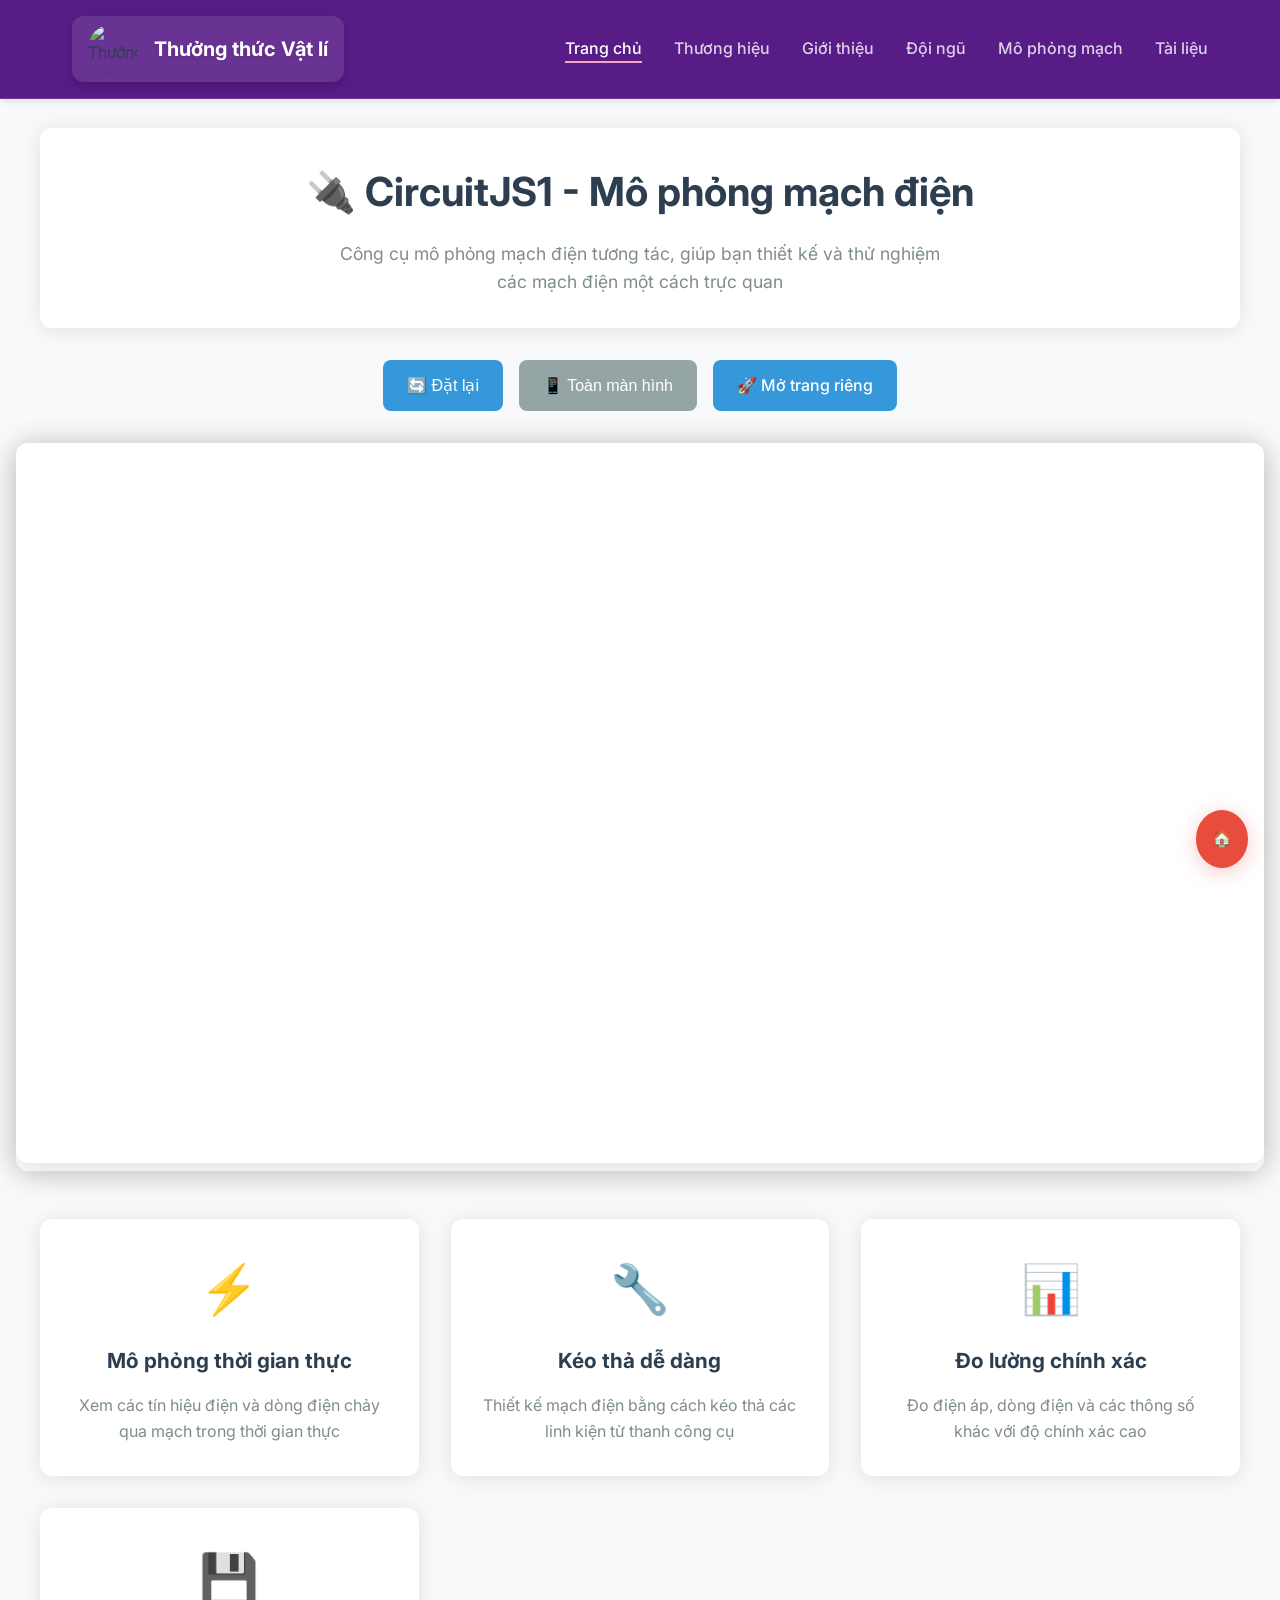
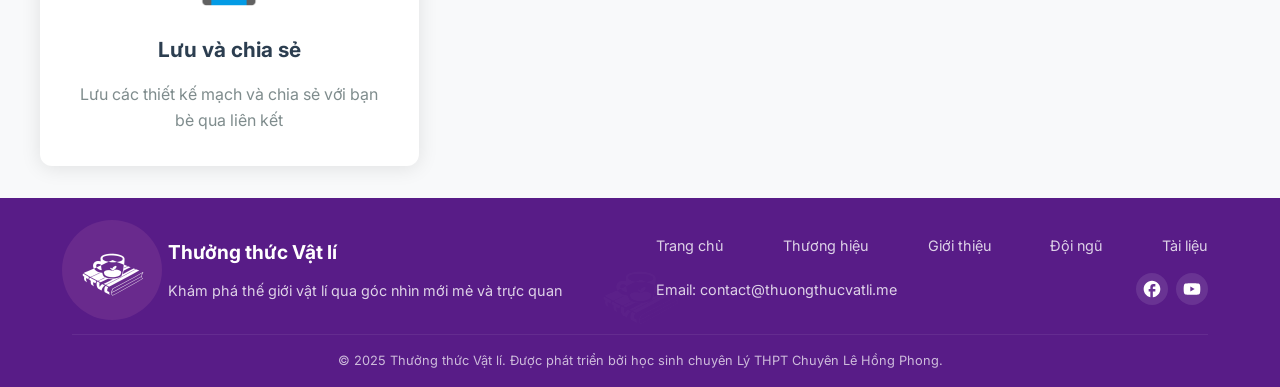
==== circuitjs.html @ 229ae36e "added circuitjs1" ====
<!DOCTYPE html>
<html lang="vi">
<head>
    <meta charset="UTF-8">
    <meta name="viewport" content="width=device-width, initial-scale=1.0">
    <title>CircuitJS1 - Mô phỏng mạch điện | Thưởng thức Vật lí</title>
    <link rel="stylesheet" href="styles.css">
    <link rel="preconnect" href="https://fonts.googleapis.com">
    <link rel="preconnect" href="https://fonts.gstatic.com" crossorigin>
    <link href="https://fonts.googleapis.com/css2?family=Inter:wght@300;400;500;600;700&display=swap" rel="stylesheet">
    <link rel="shortcut icon" href="myIcon.ico" type="image/x-icon" />
    <style>
        .circuit-container {
            background: #f8f9fa;
            min-height: 100vh;
            padding: 2rem 0;
        }

        .circuit-header {
            text-align: center;
            margin-bottom: 2rem;
            background: white;
            padding: 2rem;
            border-radius: 12px;
            box-shadow: 0 2px 20px rgba(0, 0, 0, 0.1);
            max-width: 1200px;
            margin: 0 auto 2rem;
        }

        .circuit-header h1 {
            color: #2c3e50;
            font-size: 2.5rem;
            margin-bottom: 1rem;
            font-weight: 700;
        }

        .circuit-header p {
            color: #7f8c8d;
            font-size: 1.1rem;
            max-width: 600px;
            margin: 0 auto;
        }

        .circuit-wrapper {
            max-width: 1400px;
            margin: 0 auto;
            padding: 0 1rem;
        }

        .circuit-frame {
            width: 100%;
            height: 80vh;
            min-height: 600px;
            border: none;
            border-radius: 12px;
            box-shadow: 0 4px 30px rgba(0, 0, 0, 0.15);
            background: white;
        }

        .circuit-controls {
            display: flex;
            justify-content: center;
            gap: 1rem;
            margin-bottom: 2rem;
            flex-wrap: wrap;
        }

        .control-btn {
            padding: 0.8rem 1.5rem;
            background: #3498db;
            color: white;
            border: none;
            border-radius: 8px;
            cursor: pointer;
            font-size: 1rem;
            font-weight: 500;
            transition: all 0.3s ease;
            text-decoration: none;
            display: inline-flex;
            align-items: center;
            gap: 0.5rem;
        }

        .control-btn:hover {
            background: #2980b9;
            transform: translateY(-2px);
        }

        .control-btn.secondary {
            background: #95a5a6;
        }

        .control-btn.secondary:hover {
            background: #7f8c8d;
        }

        .features-grid {
            display: grid;
            grid-template-columns: repeat(auto-fit, minmax(300px, 1fr));
            gap: 2rem;
            margin-top: 3rem;
            max-width: 1200px;
            margin-left: auto;
            margin-right: auto;
        }

        .feature-card {
            background: white;
            padding: 2rem;
            border-radius: 12px;
            box-shadow: 0 2px 20px rgba(0, 0, 0, 0.1);
            text-align: center;
        }

        .feature-icon {
            font-size: 3rem;
            margin-bottom: 1rem;
        }

        .feature-card h3 {
            color: #2c3e50;
            margin-bottom: 1rem;
            font-size: 1.3rem;
        }

        .feature-card p {
            color: #7f8c8d;
            line-height: 1.6;
        }

        .navbar {
            position: fixed;
            top: 0;
            left: 0;
            right: 0;
            z-index: 1000;
        }

        .back-to-home {
            position: fixed;
            bottom: 2rem;
            right: 2rem;
            background: #e74c3c;
            color: white;
            padding: 1rem;
            border-radius: 50%;
            text-decoration: none;
            box-shadow: 0 4px 20px rgba(231, 76, 60, 0.3);
            transition: all 0.3s ease;
            z-index: 1000;
        }

        .back-to-home:hover {
            transform: scale(1.1);
            box-shadow: 0 6px 30px rgba(231, 76, 60, 0.4);
        }

        .loading-overlay {
            position: absolute;
            top: 0;
            left: 0;
            right: 0;
            bottom: 0;
            background: rgba(255, 255, 255, 0.9);
            display: flex;
            align-items: center;
            justify-content: center;
            font-size: 1.2rem;
            color: #3498db;
            z-index: 10;
        }

        .circuit-frame-container {
            position: relative;
            background: white;
            border-radius: 12px;
            box-shadow: 0 4px 30px rgba(0, 0, 0, 0.15);
        }

        @media (max-width: 768px) {
            .circuit-header h1 {
                font-size: 2rem;
            }
            
            .circuit-frame {
                height: 60vh;
                min-height: 400px;
            }
            
            .control-btn {
                padding: 0.6rem 1rem;
                font-size: 0.9rem;
            }
        }
    </style>
</head>
<body>
    <!-- Navigation -->
    <nav class="navbar">
        <div class="nav-container">
            <div class="nav-brand">
                <img src="Assets/ava-full.png" alt="Thưởng thức Vật lí" class="logo">
                <span class="brand-text">Thưởng thức Vật lí</span>
            </div>
            <ul class="nav-links">
                <li><a href="#home" class="nav-link active">Trang chủ</a></li>
                <li><a href="#brand-intro" class="nav-link">Thương hiệu</a></li>
                <li><a href="#about" class="nav-link">Giới thiệu</a></li>
                <li><a href="#team" class="nav-link">Đội ngũ</a></li>
                <li><a href="circuitjs.html" class="nav-link">Mô phỏng mạch</a></li>
                <li><a href="https://studynotes.thuongthucvatli.me/" class="nav-link">Tài liệu</a></li>
            </ul>
        </div>
    </nav>
    

    <div class="circuit-container">
        <div class="circuit-header">
            <h1>🔌 CircuitJS1 - Mô phỏng mạch điện</h1>
            <p>Công cụ mô phỏng mạch điện tương tác, giúp bạn thiết kế và thử nghiệm các mạch điện một cách trực quan</p>
        </div>

        <div class="circuit-wrapper">
            <div class="circuit-controls">
                <button class="control-btn" onclick="resetCircuit()">
                    🔄 Đặt lại
                </button>
                <button class="control-btn secondary" onclick="toggleFullscreen()">
                    📱 Toàn màn hình
                </button>
                <a href="https://www.falstad.com/circuit/circuitjs.html" target="_blank" class="control-btn">
                    🚀 Mở trang riêng
                </a>
            </div>

            <div class="circuit-frame-container">
                <div class="loading-overlay" id="loadingOverlay">
                    <div>⚡ Đang tải CircuitJS1...</div>
                </div>
                <iframe 
                    id="circuitFrame"
                    src="https://www.falstad.com/circuit/circuitjs.html" 
                    class="circuit-frame"
                    onload="hideLoading()">
                </iframe>
            </div>
        </div>

        <div class="features-grid">
            <div class="feature-card">
                <div class="feature-icon">⚡</div>
                <h3>Mô phỏng thời gian thực</h3>
                <p>Xem các tín hiệu điện và dòng điện chảy qua mạch trong thời gian thực</p>
            </div>
            <div class="feature-card">
                <div class="feature-icon">🔧</div>
                <h3>Kéo thả dễ dàng</h3>
                <p>Thiết kế mạch điện bằng cách kéo thả các linh kiện từ thanh công cụ</p>
            </div>
            <div class="feature-card">
                <div class="feature-icon">📊</div>
                <h3>Đo lường chính xác</h3>
                <p>Đo điện áp, dòng điện và các thông số khác với độ chính xác cao</p>
            </div>
            <div class="feature-card">
                <div class="feature-icon">💾</div>
                <h3>Lưu và chia sẻ</h3>
                <p>Lưu các thiết kế mạch và chia sẻ với bạn bè qua liên kết</p>
            </div>
        </div>
    </div>

    <a href="index.html" class="back-to-home" title="Về trang chủ">
        🏠
    </a>
    <footer class="footer">
        <div class="container">
            <div class="footer-content">
                <div class="footer-brand">
                    <div class="footer-logo-container">
                        <img src="Assets/ttvl.png" alt="Thưởng thức Vật lí" class="footer-logo">
                        <div class="footer-logo-glow"></div>
                    </div>
                    <div class="footer-brand-content">
                        <h4 class="footer-brand-name">Thưởng thức Vật lí</h4>
                        <p>Khám phá thế giới vật lí qua góc nhìn mới mẻ và trực quan</p>
                    </div>
                </div>
                <div class="footer-info">
                    <div class="footer-links">
                        <a href="#home">Trang chủ</a>
                        <a href="#brand-intro">Thương hiệu</a>
                        <a href="#about">Giới thiệu</a>
                        <a href="#team">Đội ngũ</a>
                        <a href="https://studynotes.thuongthucvatli.me/">Tài liệu</a>
                    </div>
                    <div class="footer-contact">
                        <p>Email: contact@thuongthucvatli.me</p>
                        <div class="social-links">
                            <a href="#" title="Facebook">
                                <svg width="20" height="20" viewBox="0 0 24 24" fill="currentColor">
                                    <path d="M22 12c0-5.52-4.48-10-10-10S2 6.48 2 12c0 4.84 3.44 8.87 8 9.8V15H8v-3h2V9.5C10 7.57 11.57 6 13.5 6H16v3h-2c-.55 0-1 .45-1 1v2h3v3h-3v6.95c5.05-.5 9-4.76 9-9.95z"/>
                                </svg>
                            </a>
                            <a href="#" title="YouTube">
                                <svg width="20" height="20" viewBox="0 0 24 24" fill="currentColor">
                                    <path d="M21.58 7.19c-.23-.86-.91-1.54-1.77-1.77C18.25 5 12 5 12 5s-6.25 0-7.81.42c-.86.23-1.54.91-1.77 1.77C2 8.75 2 12 2 12s0 3.25.42 4.81c.23.86.91 1.54 1.77 1.77C5.75 19 12 19 12 19s6.25 0 7.81-.42c.86-.23 1.54-.91 1.77-1.77C22 15.25 22 12 22 12s0-3.25-.42-4.81zM10 15V9l5.2 3-5.2 3z"/>
                                </svg>
                            </a>
                        </div>
                    </div>
                </div>
            </div>
            <div class="footer-bottom">
                <p>&copy; 2025 Thưởng thức Vật lí. Được phát triển bởi học sinh chuyên Lý THPT Chuyên Lê Hồng Phong.</p>
            </div>
        </div>
    </footer>


    <script>
        function hideLoading() {
            const loadingOverlay = document.getElementById('loadingOverlay');
            if (loadingOverlay) {
                loadingOverlay.style.display = 'none';
            }
        }

        function resetCircuit() {
            const frame = document.getElementById('circuitFrame');
            const loadingOverlay = document.getElementById('loadingOverlay');
            
            // Show loading overlay
            loadingOverlay.style.display = 'flex';
            
            // Reload the iframe
            frame.src = frame.src;
        }

        function toggleFullscreen() {
            const frame = document.getElementById('circuitFrame');
            if (frame.requestFullscreen) {
                frame.requestFullscreen();
            } else if (frame.webkitRequestFullscreen) {
                frame.webkitRequestFullscreen();
            } else if (frame.msRequestFullscreen) {
                frame.msRequestFullscreen();
            }
        }

        // Handle iframe loading errors
        document.getElementById('circuitFrame').onerror = function() {
            const loadingOverlay = document.getElementById('loadingOverlay');
            loadingOverlay.innerHTML = '<div style="text-align: center;"><div>❌ Không thể tải CircuitJS1</div><div style="margin-top: 1rem;"><a href="circuitjs1/war/circuitjs.html" target="_blank" class="control-btn">Mở trang riêng</a></div></div>';
        };

        // Set a timeout to hide loading overlay if iframe doesn't load
        setTimeout(() => {
            const loadingOverlay = document.getElementById('loadingOverlay');
            if (loadingOverlay && loadingOverlay.style.display !== 'none') {
                loadingOverlay.innerHTML = '<div style="text-align: center;"><div>⏳ Tải chậm hơn bình thường...</div><div style="margin-top: 1rem;"><a href="circuitjs1/war/circuitjs.html" target="_blank" class="control-btn">Mở trang riêng</a></div></div>';
            }
        }, 10000);
    </script>
</body>
</html>
---- styles.css ----
/* Modern CSS Reset */
*,
*::before,
*::after {
    box-sizing: border-box;
}

* {
    margin: 0;
    padding: 0;
}

html {
    font-size: 16px;
    scroll-behavior: smooth;
}

body {
    font-family: 'Inter', -apple-system, BlinkMacSystemFont, 'Segoe UI', Roboto, sans-serif;
    line-height: 1.6;
    color: #2c3e50;
    background: var(--body-bg);
    min-height: 100vh;
    overflow-x: hidden;
    padding-top: 6rem; /* Giảm từ 8rem xuống 6rem để đưa home lên cao hơn */
}

/* Custom Properties - Monochrome Theme */
:root {
    --primary-color: #f8a5c2;        /* Light Pink instead of Red */
    --secondary-color: #f87171;      /* Light Pink */
    --accent-color: #581c87;         /* Dark Purple */
    --text-dark: #1f2937;            /* Dark Gray */
    --text-light: #6b7280;           /* Light Gray */
    --white: #ffffff;                /* White for content */
    --background-light: #fef2f2;     /* Very light pink */
    --header-footer-bg: #581c87;     /* Dark Purple for header/footer */
    --body-bg: #fef7f7;             /* Light pink for body */
    --shadow: 0 4px 6px -1px rgba(0, 0, 0, 0.1);
    --shadow-lg: 0 20px 25px -5px rgba(0, 0, 0, 0.1);
    --border-radius: 12px;
    --transition: all 0.3s ease;
}

/* Navigation */
.navbar {
    position: fixed;
    top: 5rem; /* Position below dev banner (1rem padding * 2 + 3rem min-height) */
    width: 100%;
    background: var(--header-footer-bg);
    backdrop-filter: blur(10px);
    z-index: 999; /* Lower than banner */
    padding: 1rem 0;
    box-shadow: var(--shadow);
    border-bottom: 1px solid rgba(248, 165, 194, 0.2); /* Updated to light pink */
}

.nav-container {
    max-width: 1200px;
    margin: 0 auto;
    padding: 0 2rem;
    display: flex;
    justify-content: space-between;
    align-items: center;
}

.nav-brand {
    display: flex;
    align-items: center;
    gap: 1rem;
    padding: 0.5rem 1rem;
    border-radius: var(--border-radius);
    background: rgba(255, 255, 255, 0.1);
    box-shadow: 0 4px 12px rgba(0, 0, 0, 0.2);
    transition: var(--transition);
}

.nav-brand:hover {
    transform: translateY(-2px);
    box-shadow: 0 8px 20px rgba(0, 0, 0, 0.3);
    background: rgba(255, 255, 255, 0.15);
}

.logo {
    height: 50px;
    width: 50px;
    border-radius: 50%;
    object-fit: cover;
    transition: var(--transition);
}

.brand-text {
    font-size: 1.25rem;
    font-weight: 700;
    color: var(--white);
    text-shadow: 0 2px 4px rgba(0, 0, 0, 0.1);
}

.nav-links {
    display: flex;
    list-style: none;
    gap: 2rem;
    align-items: center;
}

.nav-link {
    text-decoration: none;
    color: rgba(255, 255, 255, 0.8);
    font-weight: 500;
    transition: var(--transition);
    position: relative;
}

.nav-link:hover,
.nav-link.active {
    color: var(--white);
}

.nav-link::after {
    content: '';
    position: absolute;
    bottom: -5px;
    left: 0;
    width: 0;
    height: 2px;
    background: var(--primary-color); /* Now light pink */
    transition: var(--transition);
}

.nav-link:hover::after,
.nav-link.active::after {
    width: 100%;
}

/* Container */
.container {
    max-width: 1200px;
    margin: 0 auto;
    padding: 0 2rem;
}

/* Hero Section */
.hero {
    min-height: 100vh;
    display: flex;
    align-items: center;
    background: url('Assets/page.png');
    background-size: cover;
    background-position: center;
    background-attachment: fixed;
    color: var(--white);
    padding: 4rem 2rem 4rem; /* Giảm padding-top từ 6rem xuống 4rem */
    position: relative;
    overflow: hidden;
}

.hero::before {
    content: '';
    position: absolute;
    top: 0;
    left: 0;
    width: 100%;
    height: 100%;
    background: rgba(0, 0, 0, 0.5);
    backdrop-filter: blur(2px);
    z-index: 0;
}

.hero-content {
    max-width: 1200px;
    margin: 0 auto;
    display: grid;
    grid-template-columns: 1fr 1fr;
    gap: 4rem;
    align-items: center;
    position: relative;
    z-index: 1;
}

.hero-logo-showcase {
    display: flex;
    justify-content: center;
    margin-bottom: 2rem;
    position: relative;
}

.hero-logo {
    height: 120px;
    width: 120px;
    border-radius: 50%;
    object-fit: cover;
    filter: drop-shadow(0 0 20px rgba(255, 255, 255, 0.3));
    animation: heroLogoFloat 3s ease-in-out infinite;
    transition: var(--transition);
}

.hero-logo:hover {
    transform: scale(1.1);
    filter: drop-shadow(0 0 30px rgba(255, 255, 255, 0.5));
}

@keyframes heroLogoFloat {
    0%, 100% { transform: translateY(0px); }
    50% { transform: translateY(-10px); }
}

.hero-title {
    font-size: 3.5rem;
    font-weight: 700;
    margin-bottom: 1rem;
    color: var(--white);
    text-shadow: 0 4px 8px rgba(0, 0, 0, 0.2);
    text-align: left;
}

.hero-subtitle {
    font-size: 1.5rem;
    margin-bottom: 1rem;
    opacity: 0.95;
    text-shadow: 0 2px 4px rgba(0, 0, 0, 0.1);
    text-align: left;
}

.hero-description {
    font-size: 1.1rem;
    margin-bottom: 2rem;
    opacity: 0.9;
    line-height: 1.7;
    text-shadow: 0 2px 4px rgba(0, 0, 0, 0.1);
    text-align: left;
}

.hero-buttons {
    display: flex;
    gap: 1rem;
    flex-wrap: wrap;
    justify-content: flex-start;
}

.btn {
    padding: 0.875rem 2rem;
    border: none;
    border-radius: var(--border-radius);
    font-size: 1rem;
    font-weight: 600;
    text-decoration: none;
    cursor: pointer;
    transition: var(--transition);
    display: inline-flex;
    align-items: center;
    gap: 0.5rem;
}

.btn-primary {
    background: var(--primary-color); /* Changed to light pink background */
    color: var(--white); /* Changed to white text */
    box-shadow: var(--shadow);
}

.btn-primary:hover {
    transform: translateY(-2px);
    box-shadow: var(--shadow-lg);
}

.btn-secondary {
    background: transparent;
    color: var(--white);
    border: 2px solid var(--white);
}

.btn-secondary:hover {
    background: var(--white);
    color: var(--primary-color);
}

/* Solar System Animation */
.hero-visual {
    display: flex;
    justify-content: center;
    align-items: center;
}

.physics-animation {
    position: relative;
    width: 400px; /* Tăng kích thước từ 300px */
    height: 400px;
}

.solar-system {
    position: relative;
    width: 100%;
    height: 100%;
    animation: rotate 30s linear infinite;
}

.sun {
    position: absolute;
    top: 50%;
    left: 50%;
    transform: translate(-50%, -50%);
    width: 40px; /* Tăng từ 20px */
    height: 40px;
    background: linear-gradient(45deg, #FFD700, #FFA500);
    border-radius: 50%;
    box-shadow: 0 0 30px rgba(255, 215, 0, 0.8), 0 0 60px rgba(255, 165, 0, 0.6);
    animation: sunPulse 3s ease-in-out infinite;
}

.planet {
    position: absolute;
    border-radius: 50%;
    box-shadow: 0 0 15px rgba(255, 255, 255, 0.4);
}

/* Mercury */
.planet-1 {
    width: 8px;
    height: 8px;
    background: linear-gradient(45deg, #8C7853, #A0522D);
    top: 30px;
    left: 50%;
    transform: translateX(-50%);
    animation: orbit1 8s linear infinite;
}

/* Venus */
.planet-2 {
    width: 12px;
    height: 12px;
    background: linear-gradient(45deg, #FFC649, #FFB347);
    top: 50%;
    right: 50px;
    transform: translateY(-50%);
    animation: orbit2 12s linear infinite;
}

/* Earth */
.planet-3 {
    width: 14px;
    height: 14px;
    background: linear-gradient(45deg, #4A90E2, #50C878);
    bottom: 60px;
    left: 50%;
    transform: translateX(-50%);
    animation: orbit3 16s linear infinite;
}

/* Mars */
.planet-4 {
    width: 10px;
    height: 10px;
    background: linear-gradient(45deg, #CD5C5C, #B22222);
    top: 50%;
    left: 40px;
    transform: translateY(-50%);
    animation: orbit4 20s linear infinite;
}

/* Jupiter */
.planet-5 {
    width: 18px;
    height: 18px;
    background: linear-gradient(45deg, #D2691E, #B8860B);
    top: 80px;
    right: 80px;
    animation: orbit5 24s linear infinite;
}

/* Saturn */
.planet-6 {
    width: 16px;
    height: 16px;
    background: linear-gradient(45deg, #FAD5A5, #F4A460);
    bottom: 80px;
    right: 80px;
    animation: orbit6 28s linear infinite;
    position: relative;
}

/* Saturn's ring */
.planet-6::before {
    content: '';
    position: absolute;
    top: 50%;
    left: 50%;
    transform: translate(-50%, -50%);
    width: 24px;
    height: 24px;
    border: 2px solid rgba(255, 255, 255, 0.3);
    border-radius: 50%;
    z-index: -1;
}

@keyframes rotate {
    from { transform: rotate(0deg); }
    to { transform: rotate(360deg); }
}

@keyframes sunPulse {
    0%, 100% { 
        transform: translate(-50%, -50%) scale(1);
        box-shadow: 0 0 30px rgba(255, 215, 0, 0.8), 0 0 60px rgba(255, 165, 0, 0.6);
    }
    50% { 
        transform: translate(-50%, -50%) scale(1.1);
        box-shadow: 0 0 40px rgba(255, 215, 0, 1), 0 0 80px rgba(255, 165, 0, 0.8);
    }
}

@keyframes orbit1 {
    from { transform: translateX(-50%) rotate(0deg) translateX(150px) rotate(0deg); }
    to { transform: translateX(-50%) rotate(360deg) translateX(150px) rotate(-360deg); }
}

@keyframes orbit2 {
    from { transform: translateY(-50%) rotate(0deg) translateX(120px) rotate(0deg); }
    to { transform: translateY(-50%) rotate(360deg) translateX(120px) rotate(-360deg); }
}

@keyframes orbit3 {
    from { transform: translateX(-50%) rotate(0deg) translateX(170px) rotate(0deg); }
    to { transform: translateX(-50%) rotate(360deg) translateX(170px) rotate(-360deg); }
}

@keyframes orbit4 {
    from { transform: translateY(-50%) rotate(0deg) translateX(140px) rotate(0deg); }
    to { transform: translateY(-50%) rotate(360deg) translateX(140px) rotate(-360deg); }
}

@keyframes orbit5 {
    from { transform: rotate(0deg) translateX(180px) rotate(0deg); }
    to { transform: rotate(360deg) translateX(180px) rotate(-360deg); }
}

@keyframes orbit6 {
    from { transform: rotate(0deg) translateX(190px) rotate(0deg); }
    to { transform: rotate(360deg) translateX(190px) rotate(-360deg); }
}

/* Sections */
section {
    padding: 5rem 0;
}

.section-header {
    text-align: center;
    margin-bottom: 4rem;
}

.section-header h2 {
    font-size: 2.5rem;
    font-weight: 700;
    color: var(--text-dark);
    margin-bottom: 1rem;
}

.section-header p {
    font-size: 1.2rem;
    color: var(--text-light);
    max-width: 600px;
    margin: 0 auto;
}

/* Brand Introduction Section */
.brand-intro {
    background: var(--white);
    padding: 5rem 0;
    position: relative;
    overflow: hidden;
}

.brand-showcase {
    display: grid;
    grid-template-columns: 1fr 1fr;
    gap: 4rem;
    align-items: center;
    max-width: 1200px;
    margin: 0 auto;
}

.brand-logo-container {
    position: relative;
    display: flex;
    justify-content: center;
    align-items: center;
}

.brand-logo {
    height: 300px;
    width: 300px;
    border-radius: 50%;
    object-fit: cover;
    position: relative;
    z-index: 2;
    animation: brandLogoRotate 20s linear infinite;
    filter: drop-shadow(0 10px 30px rgba(248, 165, 194, 0.3)); /* Updated to light pink */
}

.logo-glow {
    position: absolute;
    top: 50%;
    left: 50%;
    transform: translate(-50%, -50%);
    width: 350px;
    height: 350px;
    background: var(--primary-color);
    border-radius: 50%;
    opacity: 0.1;
    animation: logoGlow 4s ease-in-out infinite alternate;
    z-index: 1;
}

@keyframes brandLogoRotate {
    from { transform: rotate(0deg); }
    to { transform: rotate(360deg); }
}

@keyframes logoGlow {
    0% { 
        opacity: 0.1;
        transform: translate(-50%, -50%) scale(1);
    }
    100% { 
        opacity: 0.2;
        transform: translate(-50%, -50%) scale(1.1);
    }
}

.brand-story {
    position: relative;
}

.brand-logo-disc {
    display: flex;
    justify-content: center;
    margin-bottom: 2rem;
    position: relative;
}

.music-disc-logo {
    width: 100px;
    height: 100px;
    border-radius: 50%;
    border: 3px solid var(--primary-color);
    animation: spin 10s linear infinite;
    transition: var(--transition);
    position: relative;
    z-index: 1;
}

.music-disc-logo:hover {
    animation-duration: 2s;
    transform: scale(1.1);
    box-shadow: 0 0 20px rgba(248, 165, 194, 0.4); /* Updated to light pink */
}

.music-disc-logo::before {
    content: '';
    position: absolute;
    top: 50%;
    left: 50%;
    width: 20px;
    height: 20px;
    background: var(--primary-color);
    border-radius: 50%;
    transform: translate(-50%, -50%);
    z-index: 2;
}

@keyframes spin {
    from {
        transform: rotate(0deg);
    }
    to {
        transform: rotate(360deg);
    }
}

.brand-story h2 {
    font-size: 2.5rem;
    font-weight: 700;
    color: var(--text-dark);
    margin-bottom: 1.5rem;
}

.brand-description {
    font-size: 1.2rem;
    line-height: 1.8;
    color: var(--text-light);
    margin-bottom: 2rem;
}

.brand-values {
    display: grid;
    grid-template-columns: repeat(auto-fit, minmax(200px, 1fr));
    gap: 1.5rem;
}

.value-item {
    text-align: center;
    padding: 1.5rem;
    background: var(--background-light);
    border-radius: var(--border-radius);
    transition: var(--transition);
    border: 2px solid transparent;
}

.value-item:hover {
    border-color: var(--primary-color);
    transform: translateY(-5px);
    box-shadow: var(--shadow-lg);
}

.value-icon {
    font-size: 2.5rem;
    margin-bottom: 1rem;
}

.value-item h4 {
    font-size: 1.3rem;
    font-weight: 600;
    color: var(--text-dark);
    margin-bottom: 0.5rem;
}

.value-item p {
    color: var(--text-light);
    font-size: 0.9rem;
    line-height: 1.6;
}

/* About Section */
.about {
    background: var(--background-light);
}

.about-grid {
    display: grid;
    grid-template-columns: repeat(auto-fit, minmax(300px, 1fr));
    gap: 2rem;
}

.about-card {
    background: var(--white);
    padding: 2.5rem;
    border-radius: var(--border-radius);
    box-shadow: var(--shadow);
    text-align: center;
    transition: var(--transition);
}

.about-card:hover {
    transform: translateY(-5px);
    box-shadow: var(--shadow-lg);
}

.card-icon {
    font-size: 3rem;
    margin-bottom: 1.5rem;
}

.about-card h3 {
    font-size: 1.5rem;
    font-weight: 600;
    color: var(--text-dark);
    margin-bottom: 1rem;
}

.about-card p {
    color: var(--text-light);
    line-height: 1.7;
}

/* Team Section */
.team {
    background: var(--white);
    position: relative;
    overflow: hidden;
}

.team-carousel-container {
    position: relative;
    width: 100vw; /* Full viewport width */
    margin: 0;
    padding: 0;
    left: 50%;
    transform: translateX(-50%); /* Center the full-width container */
}

.team-carousel {
    position: relative;
    overflow: hidden;
    border-radius: var(--border-radius);
}

.team-grid {
    display: flex;
    gap: 3rem;
    transition: transform 0.3s ease;
    padding: 2rem 2rem; /* Add horizontal padding */
}

.team-member {
    flex: 0 0 350px; /* Fixed width for consistent sizing */
    background: var(--background-light);
    border-radius: var(--border-radius);
    padding: 3rem;
    text-align: center;
    box-shadow: var(--shadow);
    transition: var(--transition);
    cursor: pointer;
}

.team-member:hover {
    transform: translateY(-5px);
    box-shadow: var(--shadow-lg);
}

.team-member:hover .member-info h3 {
    transform: scale(1.05);
}

.team-member:hover .member-role {
    text-shadow: 0 0 15px rgba(88, 28, 135, 0.5), 0 0 25px rgba(124, 58, 237, 0.3);
    transform: scale(1.05);
}

.member-avatar {
    position: relative;
    width: 150px; /* Tăng từ 120px lên 150px */
    height: 150px; /* Tăng từ 120px lên 150px */
    margin: 0 auto 2rem; /* Tăng margin-bottom từ 1.5rem lên 2rem */
    border-radius: 50%;
    overflow: hidden;
    background: var(--primary-color);
    padding: 5px; /* Tăng từ 4px lên 5px */
}

.member-avatar img {
    width: 100%;
    height: 100%;
    object-fit: cover;
    border-radius: 50%;
    background: var(--white);
}

.avatar-placeholder {
    position: absolute;
    top: 5px; /* Tăng từ 4px lên 5px để khớp với padding */
    left: 5px; /* Tăng từ 4px lên 5px để khớp với padding */
    width: calc(100% - 10px); /* Điều chỉnh từ 8px lên 10px */
    height: calc(100% - 10px); /* Điều chỉnh từ 8px lên 10px */
    background: var(--primary-color);
    border-radius: 50%;
    display: none;
    align-items: center;
    justify-content: center;
    font-size: 2.5rem; /* Tăng từ 2rem lên 2.5rem */
    font-weight: 700;
    color: var(--white);
}

.member-info h3 {
    font-size: 1.5rem; /* Tăng từ 1.3rem lên 1.5rem */
    font-weight: 600;
    color: var(--text-dark);
    margin-bottom: 0.75rem; /* Tăng từ 0.5rem lên 0.75rem */
}

.member-role {
    font-size: 1rem; /* Tăng từ 0.9rem lên 1rem */
    background: linear-gradient(135deg, var(--accent-color), #7c3aed, #a855f7);
    -webkit-background-clip: text;
    -webkit-text-fill-color: transparent;
    background-clip: text;
    text-shadow: 0 0 10px rgba(88, 28, 135, 0.3);
    font-weight: 500;
    margin-bottom: 1rem; /* Tăng từ 0.5rem lên 1rem */
    transition: var(--transition);
}

.member-bio {
    color: var(--text-light);
    font-size: 1rem; /* Tăng từ 0.9rem lên 1rem */
    line-height: 1.6;
}

/* Modal Styles */
.modal {
    display: none;
    position: fixed;
    z-index: 2000;
    left: 0;
    top: 0;
    width: 100%;
    height: 100%;
    background-color: rgba(0, 0, 0, 0.5);
    backdrop-filter: blur(5px);
}

.modal-content {
    background: var(--white);
    margin: 3% auto; /* Reduced top margin */
    padding: 0;
    border-radius: var(--border-radius);
    width: 95%; /* Increased from 90% */
    max-width: 900px; /* Increased from 600px */
    max-height: 85vh; /* Increased from 80vh */
    overflow-y: auto;
    box-shadow: var(--shadow-lg);
    animation: modalSlideIn 0.3s ease;
}

@keyframes modalSlideIn {
    from {
        opacity: 0;
        transform: translateY(-50px);
    }
    to {
        opacity: 1;
        transform: translateY(0);
    }
}

.close {
    position: absolute;
    top: 1rem;
    right: 1.5rem;
    font-size: 2rem;
    font-weight: 300;
    color: var(--text-light);
    cursor: pointer;
    z-index: 2001;
}

.close:hover {
    color: var(--text-dark);
}

.modal-header {
    background: var(--primary-color);
    color: var(--white);
    padding: 2.5rem; /* Increased padding */
    display: flex;
    align-items: center;
    gap: 2rem; /* Increased gap */
}

.modal-avatar {
    width: 100px; /* Increased from 80px */
    height: 100px; /* Increased from 80px */
    border-radius: 50%;
    overflow: hidden;
    background: rgba(255, 255, 255, 0.2);
    flex-shrink: 0;
}

.modal-avatar img {
    width: 100%;
    height: 100%;
    object-fit: cover;
}

.modal-info h2 {
    font-size: 1.8rem;
    margin-bottom: 0.5rem;
}

.modal-info p {
    opacity: 0.9;
    font-size: 1.1rem;
}

.modal-body {
    padding: 3rem; /* Increased from 2rem */
    display: grid;
    grid-template-columns: 1fr 1fr; /* Two column layout */
    gap: 3rem; /* Space between columns */
}

.portfolio-section {
    margin-bottom: 2rem;
    grid-column: 1 / -1; /* Span across all columns */
    width: 100%;
}

.portfolio-section:last-child {
    margin-bottom: 0;
}

.portfolio-section h3 {
    font-size: 1.3rem;
    font-weight: 600;
    color: var(--text-dark);
    margin-bottom: 1rem;
    padding-bottom: 0.5rem;
    border-bottom: 2px solid var(--primary-color);
}

.achievements-list,
.projects-list {
    display: flex;
    flex-direction: column;
    gap: 1rem;
    width: 100%;
}

.achievement-item,
.project-item {
    background: var(--background-light);
    padding: 1.5rem;
    border-radius: var(--border-radius);
    border-left: 4px solid var(--primary-color);
    width: 100%;
    box-sizing: border-box;
}

.achievement-item h4,
.project-item h4 {
    color: var(--text-dark);
    margin-bottom: 0.5rem;
}

.achievement-item p,
.project-item p {
    color: var(--text-light);
    font-size: 0.9rem;
}

/* Footer */
.footer {
    background: var(--header-footer-bg);
    color: var(--white);
    padding: 2rem 0 1rem;
    position: relative;
    overflow: hidden;
}

.footer::before {
    content: '';
    position: absolute;
    top: 0;
    left: 0;
    width: 100%;
    height: 100%;
    background: url('Assets/ttvl.png') center/100px no-repeat;
    opacity: 0.02;
    z-index: 0;
}

.footer-content {
    display: grid;
    grid-template-columns: 1fr 1fr;
    gap: 2rem;
    margin-bottom: 1.5rem;
    position: relative;
    z-index: 1;
    align-items: center;
}

.footer-brand {
    display: flex;
    flex-direction: row; /* Change to row to place logo on the left */
    align-items: center; /* Center items vertically */
    text-align: left;
    gap: 1rem; /* Add gap between logo and text */
}

.footer-logo-container {
    position: relative;
    display: flex;
    justify-content: center;
    align-items: center;
    flex-shrink: 0; /* Prevent logo from shrinking */
}

.footer-logo {
    height: 80px; /* Increase height to match brand content height */
    width: 80px; /* Keep it square */
    border-radius: 50%;
    object-fit: cover;
    transition: var(--transition);
    position: relative;
    z-index: 2;
}

.footer-logo:hover {
    filter: drop-shadow(0 0 15px rgba(248, 165, 194, 0.6)); /* Updated to light pink */
    transform: scale(1.05);
}

.footer-logo-glow {
    position: absolute;
    top: 50%;
    left: 50%;
    transform: translate(-50%, -50%);
    width: 100px; /* Increase glow size proportionally */
    height: 100px;
    background: var(--primary-color);
    border-radius: 50%;
    opacity: 0.1;
    animation: footerLogoGlow 3s ease-in-out infinite alternate;
    z-index: 1;
}

@keyframes footerLogoGlow {
    0% { 
        opacity: 0.1;
        transform: translate(-50%, -50%) scale(1);
    }
    100% { 
        opacity: 0.2;
        transform: translate(-50%, -50%) scale(1.2);
    }
}

.footer-brand-content {
    display: flex;
    flex-direction: column;
    gap: 0.5rem;
}

@keyframes footerLogoGlow {
    0% { 
        opacity: 0.1;
        transform: translate(-50%, -50%) scale(1);
    }
    100% { 
        opacity: 0.2;
        transform: translate(-50%, -50%) scale(1.2);
    }
}

.footer-brand-name {
    font-size: 1.2rem;
    font-weight: 700;
    color: var(--white);
    margin-bottom: 0.25rem;
}

.footer-brand p {
    opacity: 0.8;
    line-height: 1.6;
    font-size: 0.9rem;
}

.footer-info {
    display: flex;
    flex-direction: column;
    gap: 1rem;
    text-align: justify;
}

.footer-links {
    display: flex;
    flex-wrap: wrap;
    gap: 1rem;
    justify-content: space-between;
}

.footer-links a {
    color: rgba(255, 255, 255, 0.8);
    text-decoration: none;
    transition: var(--transition);
    font-size: 0.9rem;
}

.footer-links a:hover {
    color: var(--white);
}

.footer-contact {
    display: flex;
    align-items: center;
    gap: 1rem;
    justify-content: space-between;
}

.footer-contact p {
    margin: 0;
    opacity: 0.8;
    font-size: 0.9rem;
}

.social-links {
    display: flex;
    gap: 0.5rem;
}

.social-links a {
    display: flex;
    align-items: center;
    justify-content: center;
    width: 32px;
    height: 32px;
    background: rgba(255, 255, 255, 0.1);
    border-radius: 50%;
    color: var(--white);
    text-decoration: none;
    transition: var(--transition);
}

.social-links a:hover {
    background: var(--primary-color);
    transform: translateY(-2px);
}

.footer-bottom {
    text-align: center;
    padding-top: 1rem;
    border-top: 1px solid rgba(255, 255, 255, 0.1);
    opacity: 0.7;
    font-size: 0.8rem;
}

/* Video Showcase Section */
.video-showcase {
    background: var(--background-light);
    padding: 5rem 0;
    border-top: 1px solid rgba(248, 165, 194, 0.1);
    border-bottom: 1px solid rgba(248, 165, 194, 0.1);
}

.video-section-header {
    text-align: center;
    margin-bottom: 3rem;
}

.video-section-header h3 {
    font-size: 2.5rem;
    font-weight: 700;
    color: var(--text-dark);
    margin-bottom: 1rem;
}

.video-section-header p {
    font-size: 1.2rem;
    color: var(--text-light);
    max-width: 600px;
    margin: 0 auto;
}

.video-grid {
    display: grid;
    grid-template-columns: repeat(auto-fit, minmax(400px, 1fr));
    gap: 3rem;
    max-width: 1200px;
    margin: 0 auto;
}

.video-item {
    background: var(--white);
    border-radius: var(--border-radius);
    overflow: hidden;
    box-shadow: var(--shadow);
    transition: var(--transition);
}

.video-item:hover {
    transform: translateY(-5px);
    box-shadow: var(--shadow-lg);
}

.video-item .video-info {
    padding: 1.5rem;
}

.video-item .video-info h4 {
    font-size: 1.3rem;
    font-weight: 600;
    color: var(--text-dark);
    margin-bottom: 0.5rem;
}

.video-item .video-info p {
    color: var(--text-light);
    line-height: 1.6;
}

.video-container {
    position: relative;
    width: 100%;
    height: 0;
    padding-bottom: 56.25%; /* 16:9 aspect ratio */
    border-radius: var(--border-radius);
    overflow: hidden;
    box-shadow: var(--shadow-lg);
    transition: var(--transition);
    background: var(--background-light); /* Add background color */
}

.video-container:hover {
    transform: translateY(-3px);
    box-shadow: 0 10px 30px rgba(248, 165, 194, 0.2); /* Updated to light pink */
}

.video-container iframe {
    position: absolute;
    top: 0;
    left: 0;
    width: 100%;
    height: 100%;
    border-radius: var(--border-radius);
}

.video-thumbnail {
    position: absolute;
    top: 0;
    left: 0;
    width: 100%;
    height: 100%;
    display: flex;
    align-items: center;
    justify-content: center;
    text-decoration: none;
    border-radius: var(--border-radius);
    overflow: hidden;
}

.video-thumbnail img {
    width: 100%;
    height: 100%;
    object-fit: cover;
    transition: var(--transition);
    background: var(--background-light);
}

.video-thumbnail:hover img {
    transform: scale(1.05);
}

.play-button {
    position: absolute;
    top: 50%;
    left: 50%;
    transform: translate(-50%, -50%);
    transition: var(--transition);
    z-index: 2;
}

.video-thumbnail:hover .play-button {
    transform: translate(-50%, -50%) scale(1.1);
}

.video-overlay {
    position: absolute;
    bottom: 0;
    left: 0;
    right: 0;
    background: linear-gradient(transparent, rgba(0, 0, 0, 0.7));
    color: white;
    padding: 1rem;
    text-align: center;
    transform: translateY(100%);
    transition: var(--transition);
}

.video-thumbnail:hover .video-overlay {
    transform: translateY(0);
}

/* Development Banner */
.dev-banner {
    background: linear-gradient(135deg, #581c87 0%, #7c3aed 100%);
    color: white;
    padding: 1rem 0; /* Tăng padding để banner to hơn */
    position: fixed;
    top: 0;
    left: 0;
    right: 0;
    width: 100%;
    z-index: 1001; /* Cao hơn navbar */
    box-shadow: 0 4px 20px rgba(0, 0, 0, 0.15);
    border-bottom: 2px solid rgba(255, 255, 255, 0.2);
    animation: slideDown 0.5s ease-out;
}

.dev-banner-content {
    max-width: 100%; /* Full width */
    margin: 0 auto;
    padding: 0 2rem; /* Tăng padding ngang */
    display: flex;
    justify-content: center; /* Center content */
    align-items: center;
    min-height: 3rem; /* Đảm bảo chiều cao tối thiểu */
    position: relative;
}

.dev-banner-text {
    display: flex;
    align-items: center;
    gap: 0.75rem; /* Tăng khoảng cách */
    font-size: 1rem; /* Tăng size chữ */
    font-weight: 500;
    text-align: center; /* Center text */
}

.dev-banner-icon {
    font-size: 1.5rem; /* Tăng size icon */
    animation: pulse 2s infinite;
}

.dev-banner-message {
    opacity: 0.95;
    font-size: 0.95rem;
}

.dev-banner-close {
    background: none;
    border: none;
    color: white;
    cursor: pointer;
    padding: 0.5rem; /* Tăng padding để dễ click hơn */
    border-radius: 50%;
    transition: all 0.3s ease;
    display: flex;
    align-items: center;
    justify-content: center;
    min-width: 2rem; /* Đảm bảo size tối thiểu */
    min-height: 2rem;
    position: absolute; /* Position absolute để không ảnh hưởng center */
    right: 2rem; /* Đặt ở góc phải */
    top: 50%;
    transform: translateY(-50%);
}

.dev-banner-close:hover {
    background: rgba(255, 255, 255, 0.2);
    transform: translateY(-50%) scale(1.1);
}

.dev-banner-close:active {
    transform: translateY(-50%) scale(0.95);
}

.dev-banner.hidden {
    animation: slideUp 0.5s ease-out forwards;
}

@keyframes slideDown {
    from {
        transform: translateY(-100%);
        opacity: 0;
    }
    to {
        transform: translateY(0);
        opacity: 1;
    }
}

@keyframes slideUp {
    from {
        transform: translateY(0);
        opacity: 1;
    }
    to {
        transform: translateY(-100%);
        opacity: 0;
    }
}

@keyframes pulse {
    0%, 100% {
        transform: scale(1);
    }
    50% {
        transform: scale(1.1);
    }
}

/* Team Carousel Navigation */
.carousel-nav {
    position: absolute;
    top: 50%;
    transform: translateY(-50%);
    background: var(--accent-color);
    color: var(--white);
    border: none;
    width: 50px;
    height: 50px;
    border-radius: 50%;
    cursor: pointer;
    font-size: 1.2rem;
    display: flex;
    align-items: center;
    justify-content: center;
    transition: var(--transition);
    z-index: 10;
    box-shadow: var(--shadow);
}

.carousel-nav:hover {
    background: var(--primary-color);
    transform: translateY(-50%) scale(1.1);
    box-shadow: var(--shadow-lg);
}

.carousel-nav:active {
    transform: translateY(-50%) scale(0.95);
}

.carousel-nav.prev {
    left: 1rem;
}

.carousel-nav.next {
    right: 1rem;
}

.carousel-nav:disabled {
    opacity: 0.5;
    cursor: not-allowed;
    transform: translateY(-50%);
}

.carousel-nav:disabled:hover {
    background: var(--accent-color);
    transform: translateY(-50%);
}

/* Carousel Indicators */
.carousel-indicators {
    display: flex;
    justify-content: center;
    gap: 0.5rem;
    margin-top: 2rem;
}

.carousel-indicator {
    width: 12px;
    height: 12px;
    border-radius: 50%;
    background: rgba(88, 28, 135, 0.3);
    border: none;
    cursor: pointer;
    transition: var(--transition);
}

.carousel-indicator.active,
.carousel-indicator:hover {
    background: var(--accent-color);
    transform: scale(1.2);
}

/* Team carousel responsive adjustments */
@media (max-width: 768px) {
    .team-carousel-container {
        width: 100vw; /* Keep full width on tablet */
        padding: 0;
    }
    
    .team-grid {
        padding: 2rem 1.5rem; /* Smaller horizontal padding */
    }
    
    .team-member {
        flex: 0 0 300px; /* Smaller width on tablet */
        padding: 2rem;
    }
    
    .team-grid {
        gap: 2rem; /* Reduce gap on tablet */
    }
    
    .carousel-nav {
        width: 40px;
        height: 40px;
        font-size: 1rem;
    }
    
    .carousel-nav.prev {
        left: 0.5rem;
    }
    
    .carousel-nav.next {
        right: 0.5rem;
    }
}

@media (max-width: 480px) {
    .team-carousel-container {
        width: 100vw; /* Keep full width on mobile */
        padding: 0;
    }
    
    .team-grid {
        padding: 2rem 1rem; /* Even smaller horizontal padding */
    }
    
    .team-member {
        flex: 0 0 280px; /* Even smaller on very small screens */
        padding: 2rem;
    }
    
    .team-grid {
        gap: 1.5rem; /* Smaller gap on mobile */
    }
    
    .carousel-nav {
        width: 35px;
        height: 35px;
        font-size: 0.9rem;
    }
    
    .carousel-nav.prev {
        left: 0.25rem;
    }
    
    .carousel-nav.next {
        right: 0.25rem;
    }
}

/* Responsive Design */
@media (max-width: 768px) {
    .nav-container {
        padding: 0 1rem;
    }
    
    .nav-brand {
        padding: 0.3rem 0.8rem;
    }
    
    .logo {
        height: 40px;
    }
    
    .brand-text {
        font-size: 1.1rem;
    }
    
    .nav-links {
        gap: 1rem;
    }
    
    .hero-content {
        grid-template-columns: 1fr;
        text-align: center;
        gap: 2rem;
    }
    
    .hero-logo {
        height: 80px;
    }
    
    .hero-title {
        font-size: 2.5rem;
    }
    
    .hero-subtitle {
        font-size: 1.25rem;
    }
    
    .video-grid {
        grid-template-columns: 1fr;
        gap: 2rem;
    }
    
    .video-section-header h3 {
        font-size: 2rem;
    }
    
    .video-section-header p {
        font-size: 1.1rem;
    }
    
    .brand-showcase {
        grid-template-columns: 1fr;
        gap: 2rem;
        text-align: center;
    }
    
    .brand-logo {
        height: 200px;
        width: 200px;
    }
    
    .brand-story h2 {
        font-size: 2rem;
    }
    
    .brand-values {
        grid-template-columns: 1fr;
    }
    
    .container {
        padding: 0 1rem;
    }
    
    .section-header h2 {
        font-size: 2rem;
    }
    
    .about-grid {
        grid-template-columns: 1fr;
    }
    
    .team-grid {
        gap: 2rem; /* Reduce gap on tablet */
    }
    
    .modal-content {
        width: 98%; /* Even wider on mobile */
        max-width: none; /* Remove max-width constraint */
        margin: 5% auto; /* Adjust margin for mobile */
    }
    
    .modal-header {
        flex-direction: column;
        text-align: center;
        padding: 2rem; /* Reduce padding on mobile */
    }
    
    .modal-body {
        grid-template-columns: 1fr; /* Single column on mobile */
        gap: 2rem; /* Reduced gap */
        padding: 2rem; /* Reduced padding */
    }
    
    .physics-animation {
        width: 300px; /* Giảm từ 400px trên mobile */
        height: 300px;
    }
    
    .footer-content {
        grid-template-columns: 1fr;
        gap: 1.5rem;
        text-align: center;
    }
    
    .footer-brand {
        flex-direction: column; /* Stack logo and content vertically on mobile */
        text-align: center;
        gap: 1rem;
    }
    
    .footer-info {
        align-items: center;
    }
    
    .footer-contact {
        flex-direction: column;
        gap: 0.5rem;
    }
    
    .footer-logo {
        height: 60px; /* Smaller on mobile */
        width: 60px;
    }
    
    .footer-logo-glow {
        width: 80px; /* Adjust glow size for mobile */
        height: 80px;
    }
}

@media (max-width: 480px) {
    .nav-brand {
        flex-direction: column;
        align-items: center;
        gap: 0.5rem;
        padding: 0.5rem;
    }
    
    .brand-text {
        font-size: 0.9rem;
    }
    
    .nav-links {
        flex-wrap: wrap;
        gap: 0.5rem;
        justify-content: center;
    }
    
    .hero {
        padding: 3rem 1rem 3rem; /* Giảm padding cho mobile */
    }
    
    .hero-logo {
        height: 60px;
    }
    
    .hero-title {
        font-size: 2rem;
    }
    
    .video-grid {
        grid-template-columns: 1fr;
        gap: 1.5rem;
    }
    
    .video-section-header h3 {
        font-size: 1.8rem;
    }
    
    .video-section-header p {
        font-size: 1rem;
    }
    
    .video-item .video-info {
        padding: 1rem;
    }
    
    .video-item .video-info h4 {
        font-size: 1.2rem;
    }
    
    .hero-buttons {
        flex-direction: column;
        align-items: center;
    }
    
    .btn {
        width: 100%;
        justify-content: center;
    }
    
    .brand-logo {
        height: 150px;
        width: 150px;
    }
    
    .brand-story h2 {
        font-size: 1.8rem;
    }
    
    .about-card {
        padding: 2rem;
    }
    
    .physics-animation {
        width: 250px; /* Giảm từ 400px trên mobile nhỏ */
        height: 250px;
    }
    
    .footer-logo {
        height: 50px; /* Even smaller on very small screens */
        width: 50px;
    }
    
    .footer-logo-glow {
        width: 70px; /* Adjust glow size for very small screens */
        height: 70px;
    }
    
    .footer-brand-name {
        font-size: 1rem;
    }
    
    .footer-links {
        flex-direction: column;
        gap: 0.5rem;
    }
    
    .footer-contact {
        flex-direction: column;
        gap: 0.5rem;
    }
}

/* CircuitJS1 Feature Section */
.circuit-feature {
    padding: 5rem 0;
    background: linear-gradient(135deg, #667eea 0%, #764ba2 100%);
    color: white;
    position: relative;
    overflow: hidden;
}

.circuit-feature::before {
    content: '';
    position: absolute;
    top: 0;
    left: 0;
    right: 0;
    bottom: 0;
    background: url('data:image/svg+xml,<svg xmlns="http://www.w3.org/2000/svg" viewBox="0 0 100 100"><defs><pattern id="circuit" x="0" y="0" width="20" height="20" patternUnits="userSpaceOnUse"><path d="M 10,0 L 10,20 M 0,10 L 20,10" stroke="rgba(255,255,255,0.1)" stroke-width="0.5"/></pattern></defs><rect width="100" height="100" fill="url(%23circuit)"/></svg>');
    opacity: 0.3;
}

.circuit-showcase {
    display: grid;
    grid-template-columns: 1fr 1fr;
    gap: 4rem;
    align-items: center;
    position: relative;
    z-index: 1;
}

.circuit-info h2 {
    font-size: 2.5rem;
    margin-bottom: 1.5rem;
    font-weight: 700;
}

.circuit-description {
    font-size: 1.2rem;
    margin-bottom: 2rem;
    opacity: 0.9;
    line-height: 1.8;
}

.circuit-features {
    display: flex;
    flex-direction: column;
    gap: 1.5rem;
    margin-bottom: 3rem;
}

.feature-item {
    display: flex;
    align-items: center;
    gap: 1rem;
}

.feature-item .feature-icon {
    font-size: 2rem;
    width: 3rem;
    height: 3rem;
    display: flex;
    align-items: center;
    justify-content: center;
    background: rgba(255, 255, 255, 0.2);
    border-radius: 50%;
    flex-shrink: 0;
}

.feature-item h4 {
    font-size: 1.1rem;
    margin-bottom: 0.5rem;
    font-weight: 600;
}

.feature-item p {
    opacity: 0.8;
    font-size: 0.95rem;
}

.circuit-buttons {
    display: flex;
    gap: 1rem;
    flex-wrap: wrap;
}

.circuit-buttons .btn {
    padding: 1rem 2rem;
    font-size: 1.1rem;
    border-radius: 10px;
    text-decoration: none;
    font-weight: 600;
    transition: all 0.3s ease;
    display: inline-flex;
    align-items: center;
    gap: 0.5rem;
}

.circuit-buttons .btn-primary {
    background: white;
    color: #667eea;
}

.circuit-buttons .btn-primary:hover {
    background: #f8f9fa;
    transform: translateY(-2px);
}

.circuit-buttons .btn-secondary {
    background: transparent;
    color: white;
    border: 2px solid white;
}

.circuit-buttons .btn-secondary:hover {
    background: white;
    color: #667eea;
    transform: translateY(-2px);
}

/* Circuit Demo Animation */
.circuit-preview {
    display: flex;
    justify-content: center;
    align-items: center;
}

.circuit-demo {
    width: 400px;
    height: 300px;
    background: rgba(255, 255, 255, 0.1);
    border-radius: 20px;
    border: 2px solid rgba(255, 255, 255, 0.2);
    position: relative;
    overflow: hidden;
    backdrop-filter: blur(10px);
}

.demo-screen {
    width: 100%;
    height: 100%;
    position: relative;
    padding: 2rem;
}

.demo-circuit {
    position: relative;
    width: 100%;
    height: 100%;
}

.demo-components {
    position: absolute;
    top: 0;
    left: 0;
    right: 0;
    bottom: 0;
}

.component {
    position: absolute;
    border-radius: 4px;
    background: rgba(255, 255, 255, 0.8);
}

.resistor {
    width: 60px;
    height: 15px;
    top: 50px;
    left: 50px;
    background: linear-gradient(45deg, #ff6b6b, #ff8e8e);
}

.capacitor {
    width: 20px;
    height: 40px;
    top: 40px;
    right: 60px;
    background: linear-gradient(45deg, #4ecdc4, #6dd5ed);
}

.inductor {
    width: 50px;
    height: 20px;
    bottom: 60px;
    left: 70px;
    background: linear-gradient(45deg, #45b7d1, #96c7ed);
    border-radius: 10px;
}

.battery {
    width: 30px;
    height: 60px;
    top: 50%;
    left: 20px;
    transform: translateY(-50%);
    background: linear-gradient(45deg, #f9ca24, #f0932b);
}

.demo-wires {
    position: absolute;
    top: 0;
    left: 0;
    right: 0;
    bottom: 0;
}

.wire {
    position: absolute;
    background: rgba(255, 255, 255, 0.6);
    border-radius: 2px;
}

.wire-1 {
    width: 2px;
    height: 100px;
    top: 40px;
    left: 50px;
}

.wire-2 {
    width: 120px;
    height: 2px;
    top: 60px;
    left: 50px;
}

.wire-3 {
    width: 2px;
    height: 80px;
    bottom: 50px;
    right: 60px;
}

.current-flow {
    position: absolute;
    top: 0;
    left: 0;
    right: 0;
    bottom: 0;
}

.electron {
    position: absolute;
    width: 8px;
    height: 8px;
    background: #ffeb3b;
    border-radius: 50%;
    box-shadow: 0 0 10px #ffeb3b;
    animation: flowElectron 3s linear infinite;
}

.electron-1 {
    top: 60px;
    left: 50px;
    animation-delay: 0s;
}

.electron-2 {
    top: 60px;
    left: 50px;
    animation-delay: 1s;
}

.electron-3 {
    top: 60px;
    left: 50px;
    animation-delay: 2s;
}

@keyframes flowElectron {
    0% {
        transform: translateX(0) translateY(0);
        opacity: 1;
    }
    25% {
        transform: translateX(120px) translateY(0);
        opacity: 1;
    }
    50% {
        transform: translateX(120px) translateY(80px);
        opacity: 1;
    }
    75% {
        transform: translateX(0) translateY(80px);
        opacity: 1;
    }
    100% {
        transform: translateX(0) translateY(0);
        opacity: 1;
    }
}

/* Responsive Design for Circuit Feature */
@media (max-width: 768px) {
    .circuit-showcase {
        grid-template-columns: 1fr;
        gap: 2rem;
    }
    
    .circuit-info h2 {
        font-size: 2rem;
    }
    
    .circuit-demo {
        width: 300px;
        height: 200px;
    }
    
    .circuit-buttons {
        justify-content: center;
    }
    
    .circuit-buttons .btn {
        padding: 0.8rem 1.5rem;
        font-size: 1rem;
    }
}

@media (max-width: 480px) {
    .circuit-demo {
        width: 250px;
        height: 180px;
    }
    
    .demo-screen {
        padding: 1rem;
    }
    
    .component {
        transform: scale(0.8);
    }
}
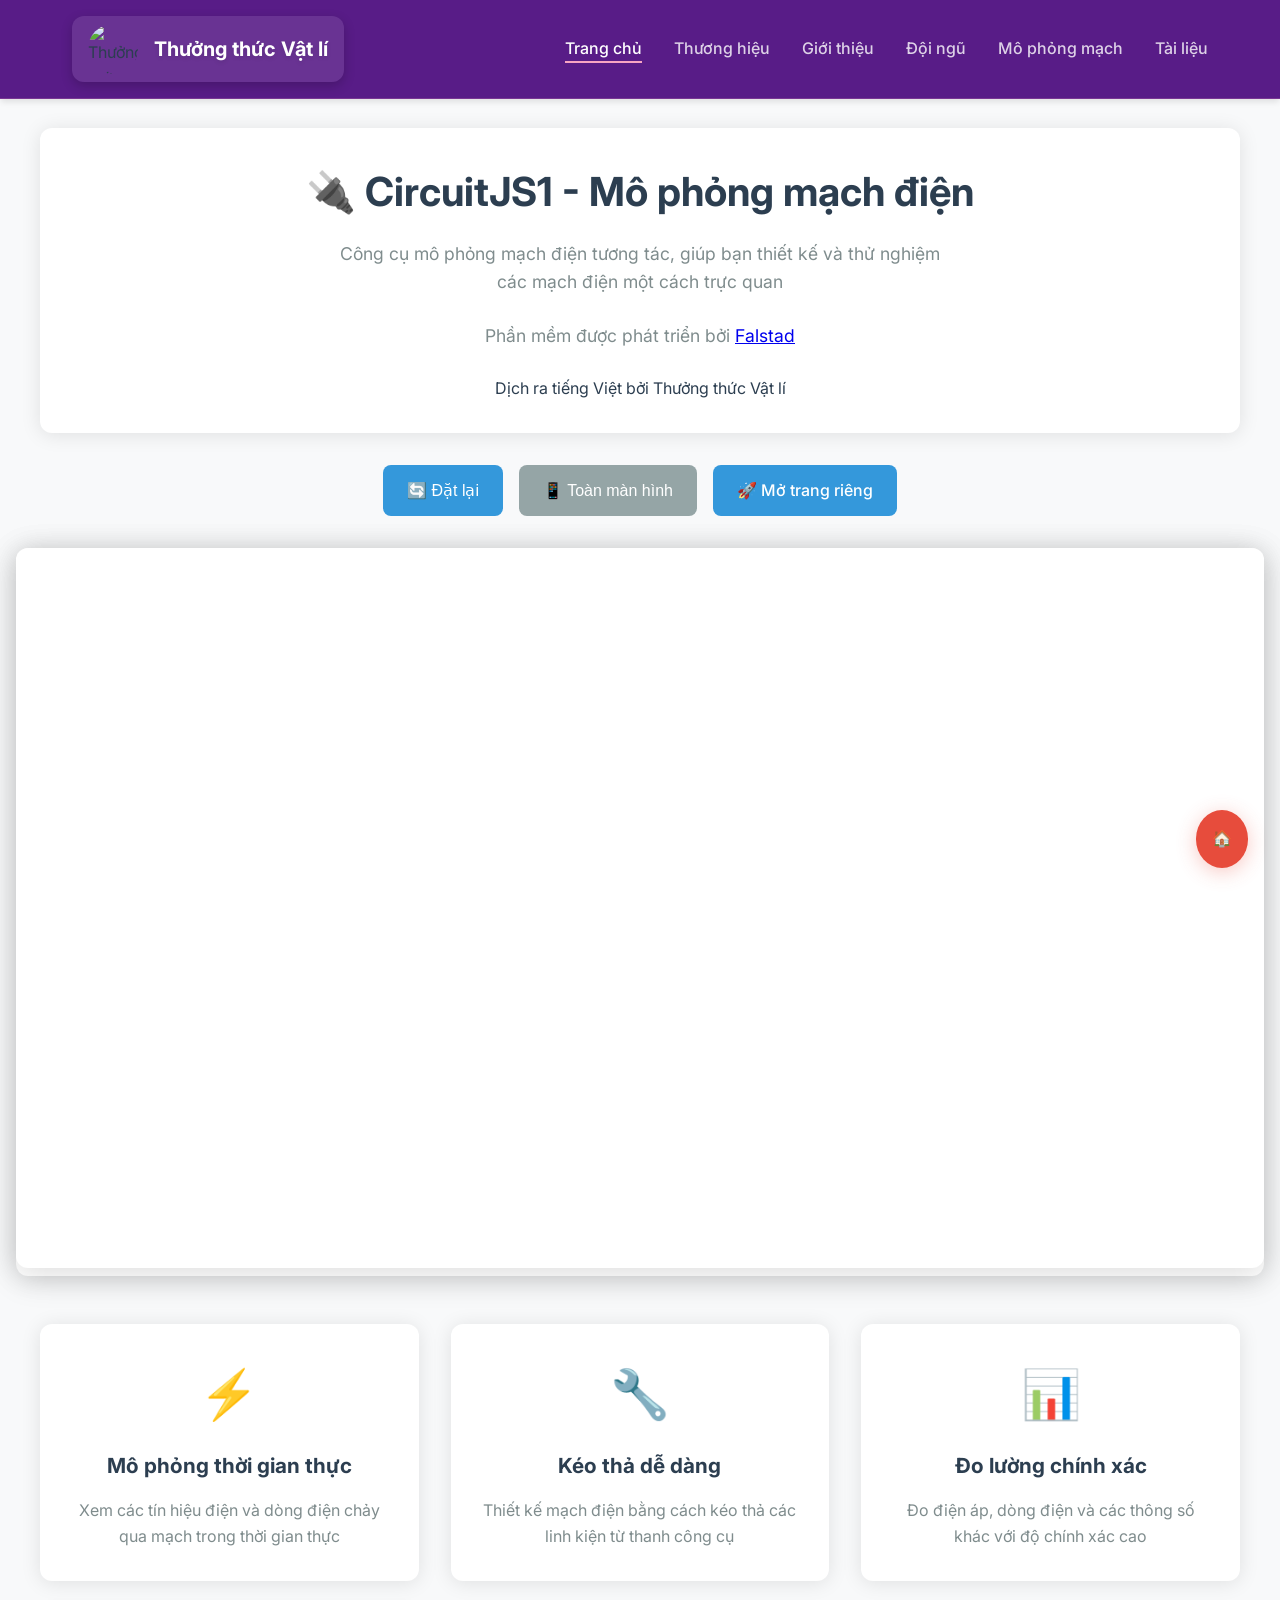
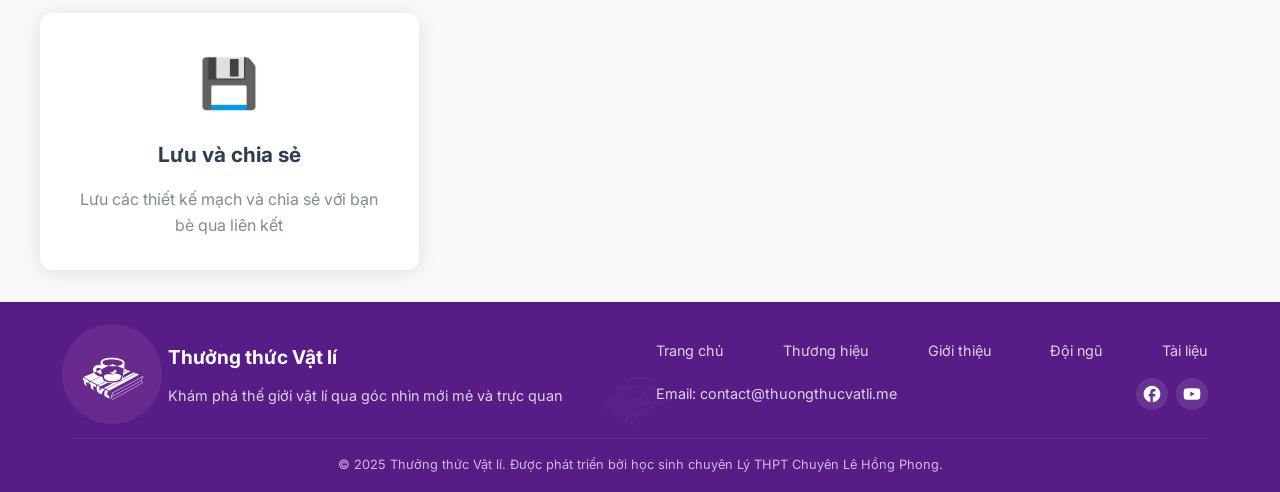
==== commit 720a5724: "add some disclaimer!" ====
--- a/circuitjs.html
+++ b/circuitjs.html
@@ -217,7 +217,9 @@
     <div class="circuit-container">
         <div class="circuit-header">
             <h1>🔌 CircuitJS1 - Mô phỏng mạch điện</h1>
-            <p>Công cụ mô phỏng mạch điện tương tác, giúp bạn thiết kế và thử nghiệm các mạch điện một cách trực quan</p>
+            <p>Công cụ mô phỏng mạch điện tương tác, giúp bạn thiết kế và thử nghiệm các mạch điện một cách trực quan</p> <br>
+            <p>Phần mềm được phát triển bởi <a href="https://www.falstad.com/circuit/">Falstad</a></p> <br>
+            <span> Dịch ra tiếng Việt bởi Thưởng thức Vật lí</span>
         </div>
 
         <div class="circuit-wrapper">
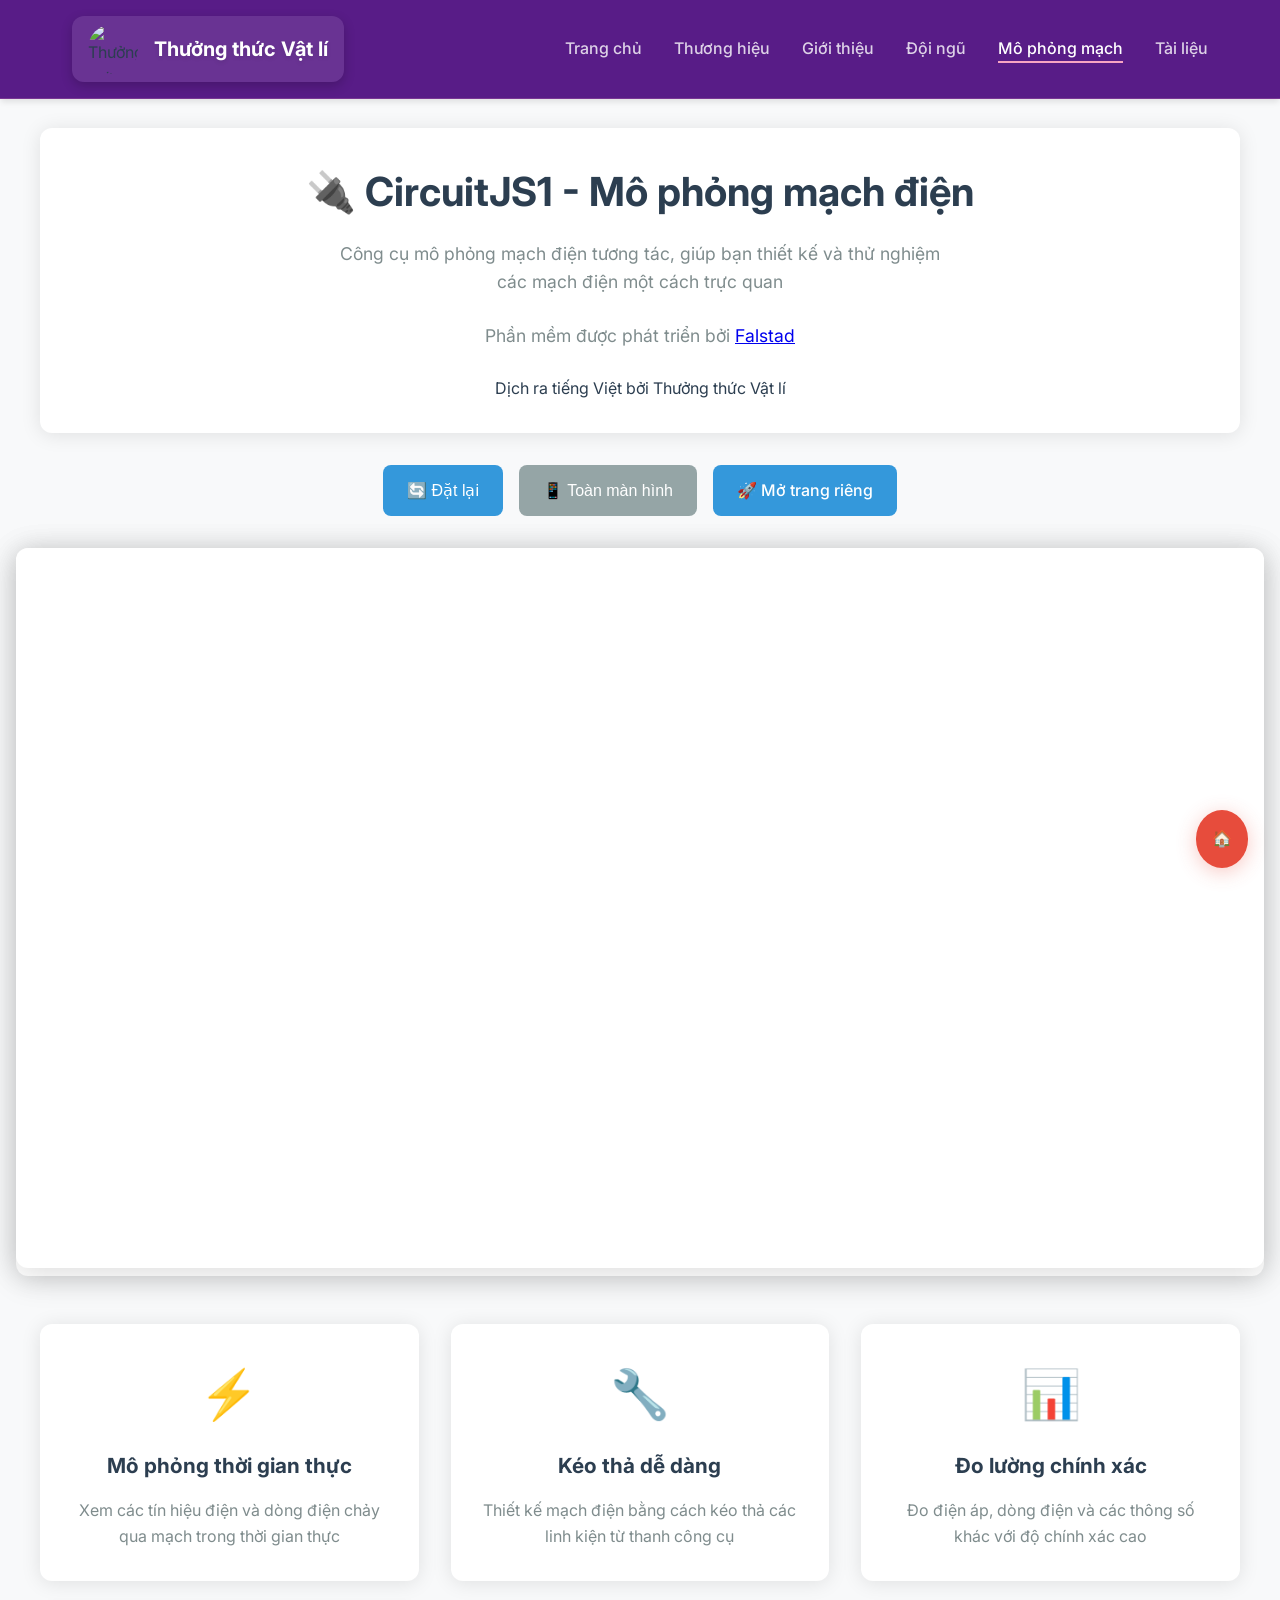
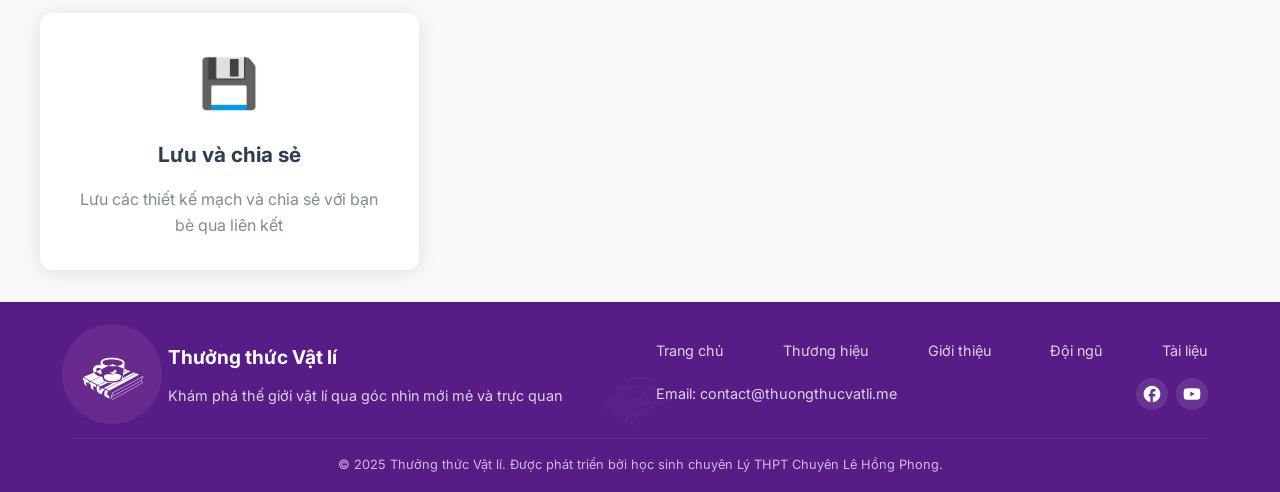
==== commit ea0a1424: "Fix submodule issue: Convert circuitjs1 from submodule to regular directory - Remove circuitjs1 subm" ====
--- a/circuitjs.html
+++ b/circuitjs.html
@@ -203,11 +203,11 @@
                 <span class="brand-text">Thưởng thức Vật lí</span>
             </div>
             <ul class="nav-links">
-                <li><a href="#home" class="nav-link active">Trang chủ</a></li>
-                <li><a href="#brand-intro" class="nav-link">Thương hiệu</a></li>
-                <li><a href="#about" class="nav-link">Giới thiệu</a></li>
-                <li><a href="#team" class="nav-link">Đội ngũ</a></li>
-                <li><a href="circuitjs.html" class="nav-link">Mô phỏng mạch</a></li>
+                <li><a href="index.html" class="nav-link">Trang chủ</a></li>
+                <li><a href="index.html#brand-intro" class="nav-link">Thương hiệu</a></li>
+                <li><a href="index.html#about" class="nav-link">Giới thiệu</a></li>
+                <li><a href="index.html#team" class="nav-link">Đội ngũ</a></li>
+                <li><a href="circuitjs.html" class="nav-link active">Mô phỏng mạch</a></li>
                 <li><a href="https://studynotes.thuongthucvatli.me/" class="nav-link">Tài liệu</a></li>
             </ul>
         </div>
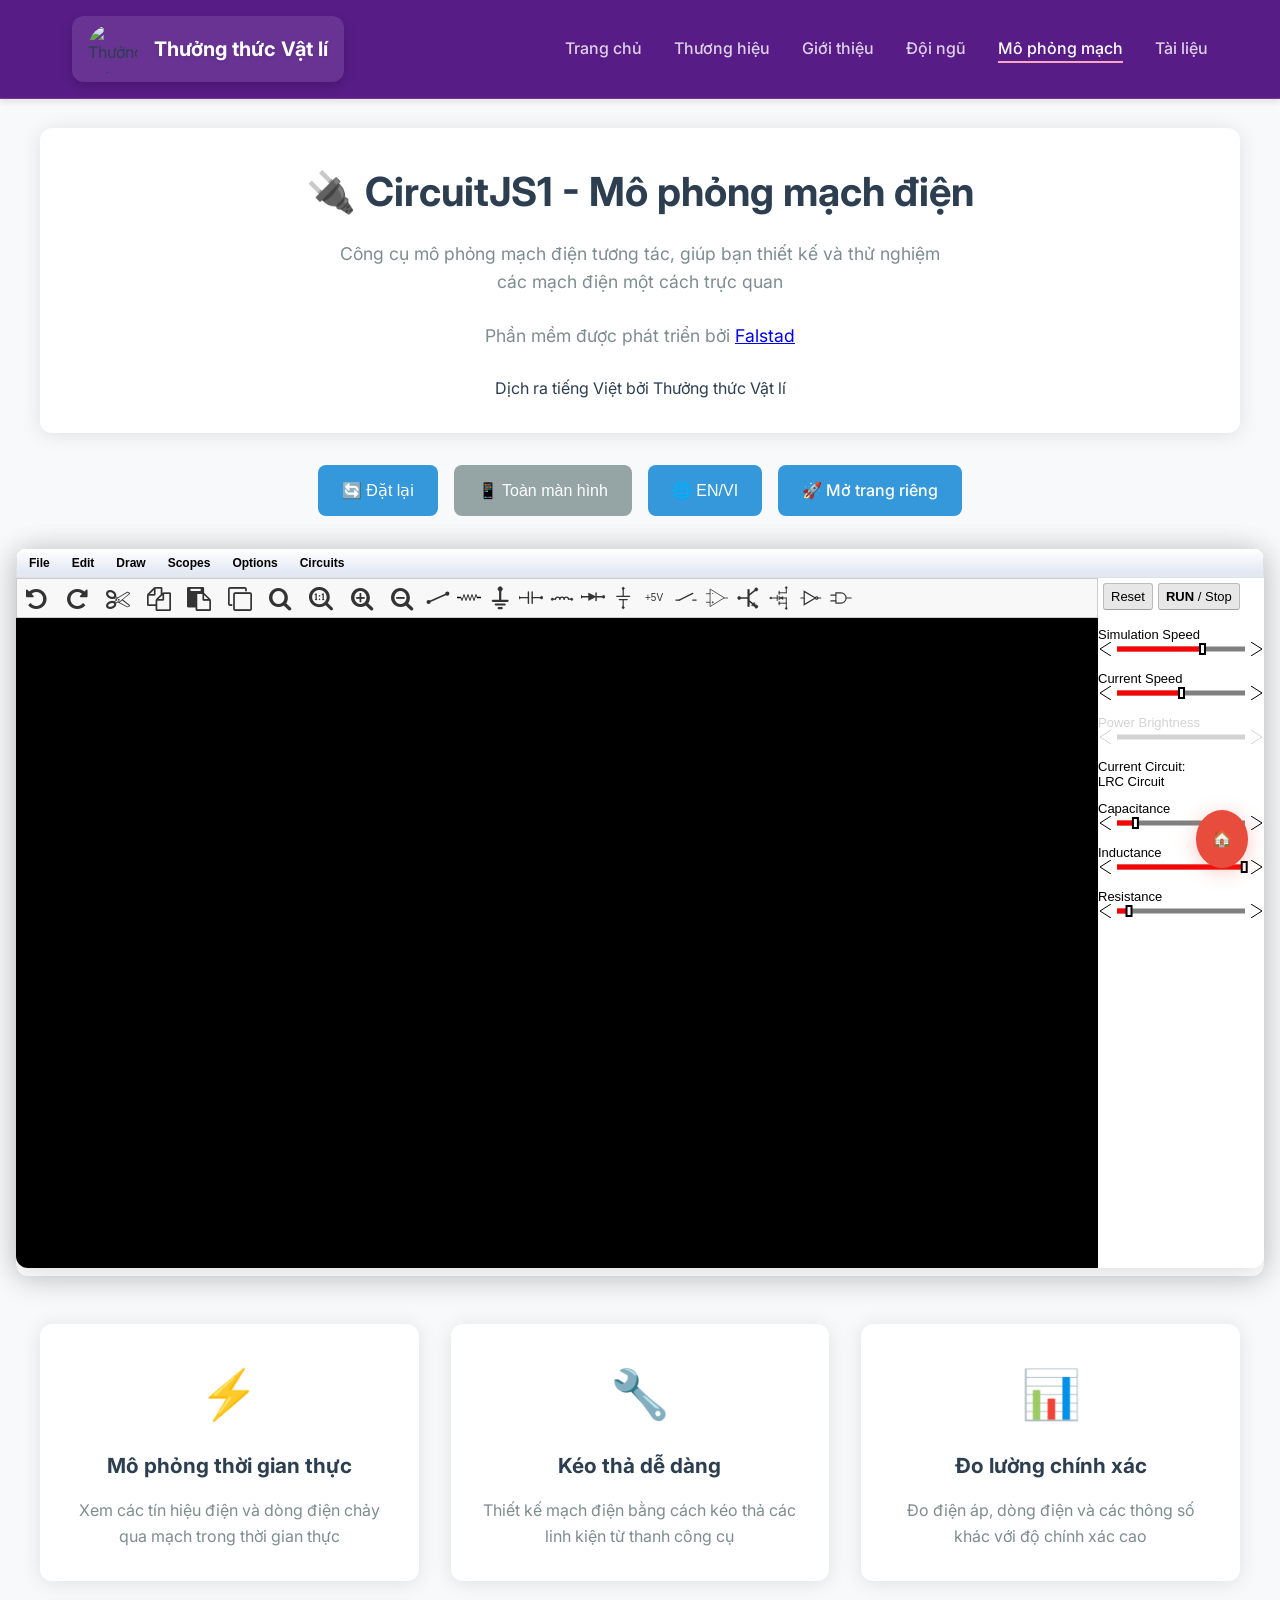
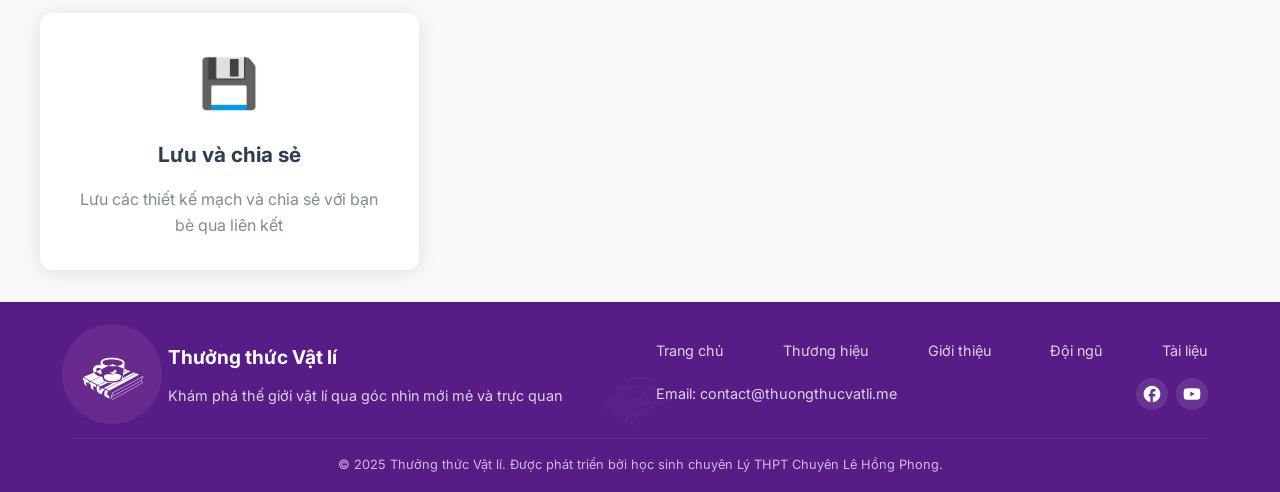
==== commit ca7e4f43: "ráng cố tiếng việt nma chưa được" ====
--- a/circuitjs.html
+++ b/circuitjs.html
@@ -230,6 +230,9 @@
                 <button class="control-btn secondary" onclick="toggleFullscreen()">
                     📱 Toàn màn hình
                 </button>
+                <button class="control-btn" onclick="toggleLanguage()">
+                    🌐 EN/VI
+                </button>
                 <a href="https://www.falstad.com/circuit/circuitjs.html" target="_blank" class="control-btn">
                     🚀 Mở trang riêng
                 </a>
@@ -241,7 +244,7 @@
                 </div>
                 <iframe 
                     id="circuitFrame"
-                    src="https://www.falstad.com/circuit/circuitjs.html" 
+                    src="circuitjs1/war/circuitjs.html?locale=vi" 
                     class="circuit-frame"
                     onload="hideLoading()">
                 </iframe>
@@ -328,6 +331,21 @@
             }
         }
 
+        function toggleLanguage() {
+            const frame = document.getElementById('circuitFrame');
+            const currentSrc = frame.src;
+            
+            // Toggle between Vietnamese and English
+            if (currentSrc.includes('locale=vi')) {
+                // Switch to English
+                frame.src = currentSrc.replace('locale=vi', 'locale=en');
+            } else {
+                // Switch to Vietnamese
+                const separator = currentSrc.includes('?') ? '&' : '?';
+                frame.src = currentSrc + separator + 'locale=vi';
+            }
+        }
+
         function resetCircuit() {
             const frame = document.getElementById('circuitFrame');
             const loadingOverlay = document.getElementById('loadingOverlay');
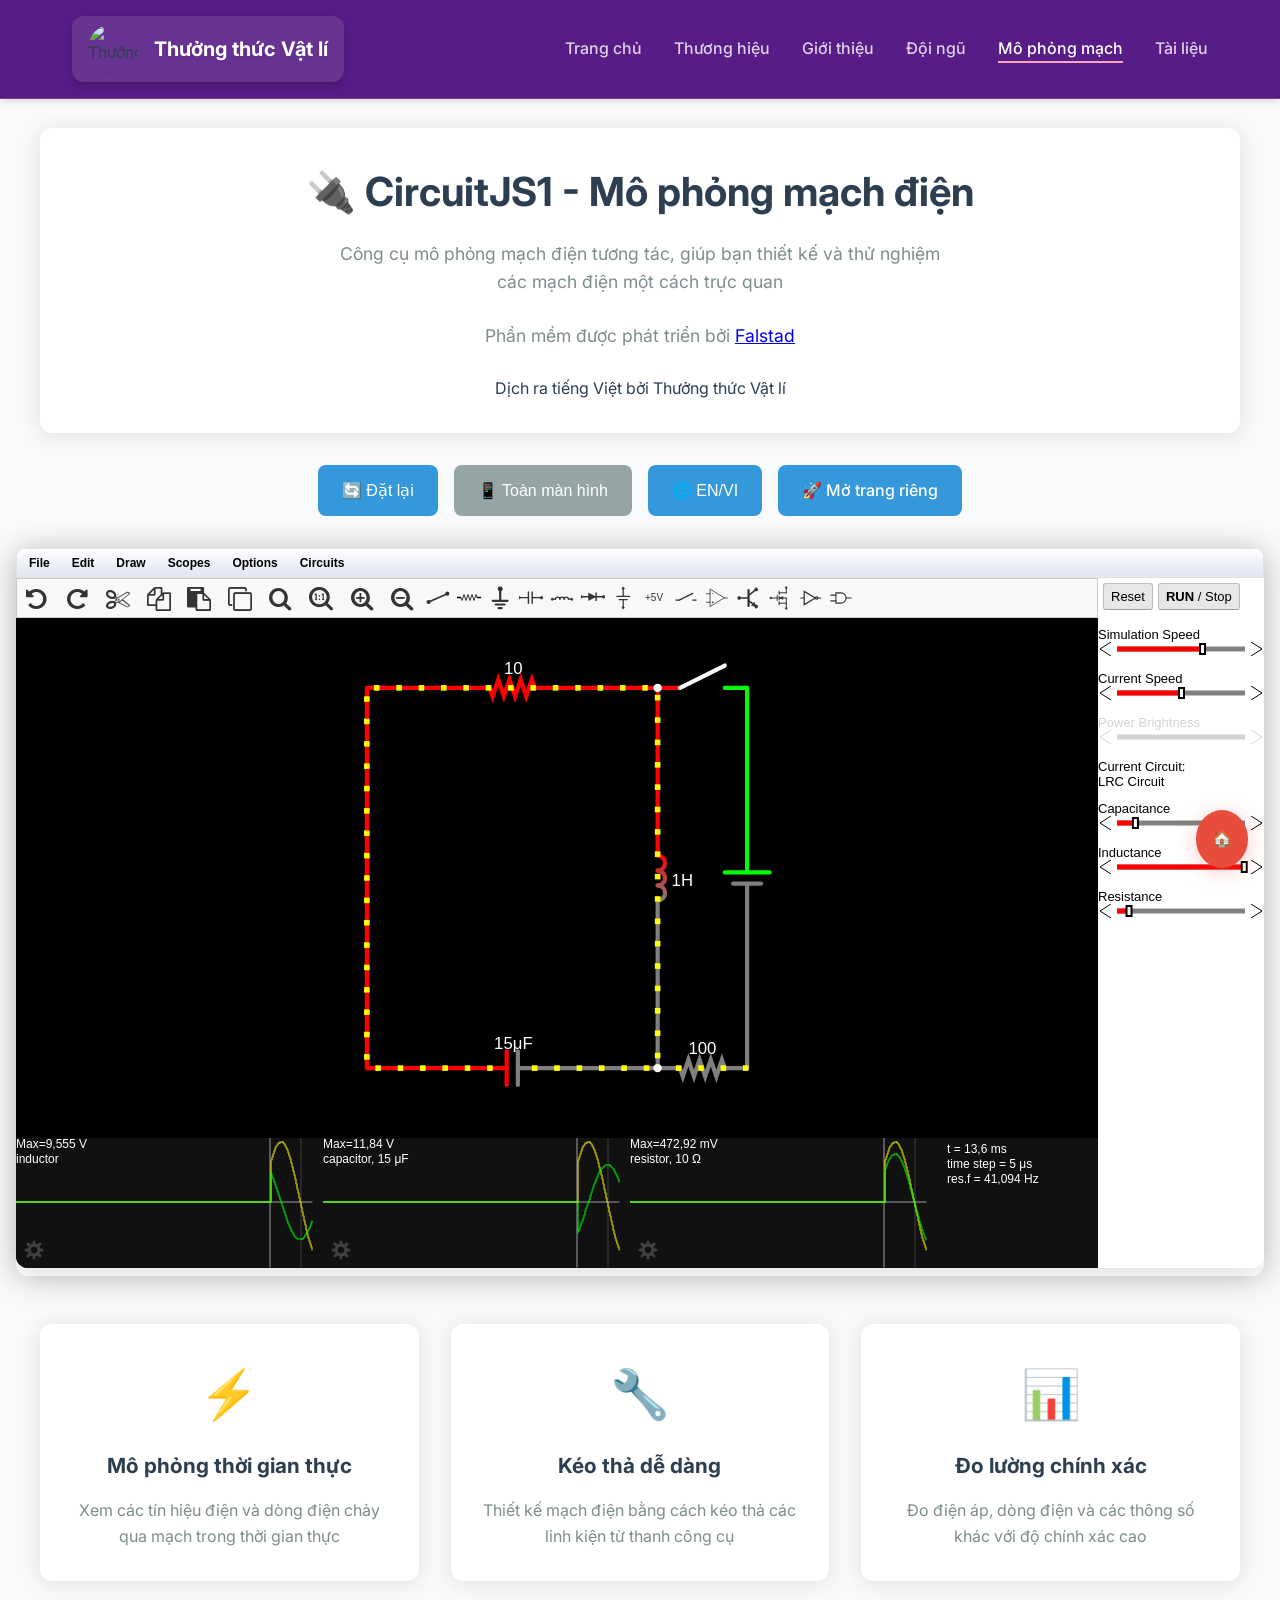
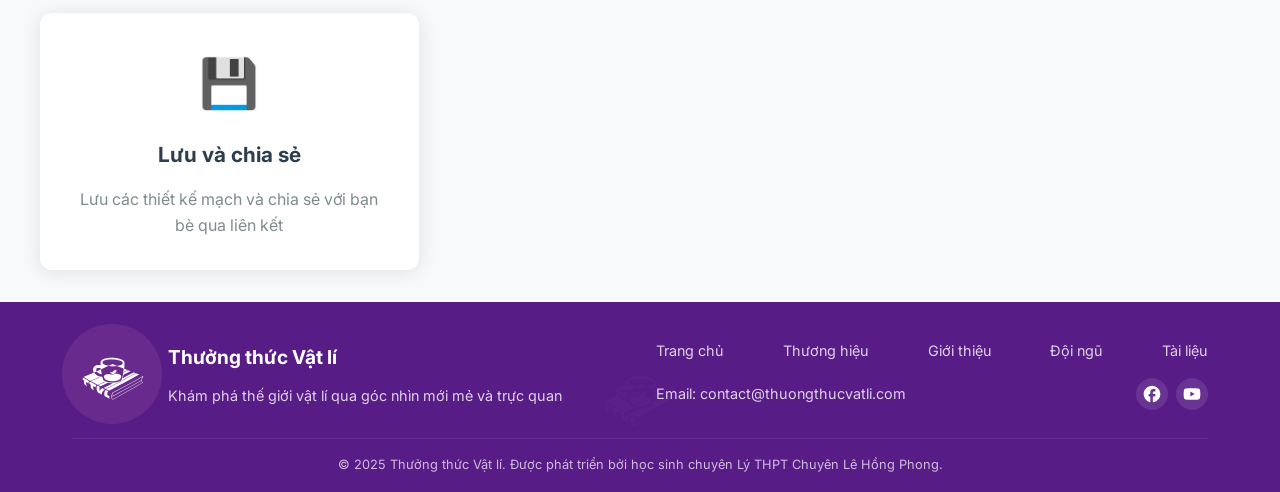
==== commit 979b3c9c: "update new domain" ====
--- a/circuitjs.html
+++ b/circuitjs.html
@@ -208,7 +208,7 @@
                 <li><a href="index.html#about" class="nav-link">Giới thiệu</a></li>
                 <li><a href="index.html#team" class="nav-link">Đội ngũ</a></li>
                 <li><a href="circuitjs.html" class="nav-link active">Mô phỏng mạch</a></li>
-                <li><a href="https://studynotes.thuongthucvatli.me/" class="nav-link">Tài liệu</a></li>
+                <li><a href="https://studynotes.thuongthucvatli.com/" class="nav-link">Tài liệu</a></li>
             </ul>
         </div>
     </nav>
@@ -297,10 +297,10 @@
                         <a href="#brand-intro">Thương hiệu</a>
                         <a href="#about">Giới thiệu</a>
                         <a href="#team">Đội ngũ</a>
-                        <a href="https://studynotes.thuongthucvatli.me/">Tài liệu</a>
+                        <a href="https://studynotes.thuongthucvatli.com/">Tài liệu</a>
                     </div>
                     <div class="footer-contact">
-                        <p>Email: contact@thuongthucvatli.me</p>
+                        <p>Email: contact@thuongthucvatli.com</p>
                         <div class="social-links">
                             <a href="#" title="Facebook">
                                 <svg width="20" height="20" viewBox="0 0 24 24" fill="currentColor">
